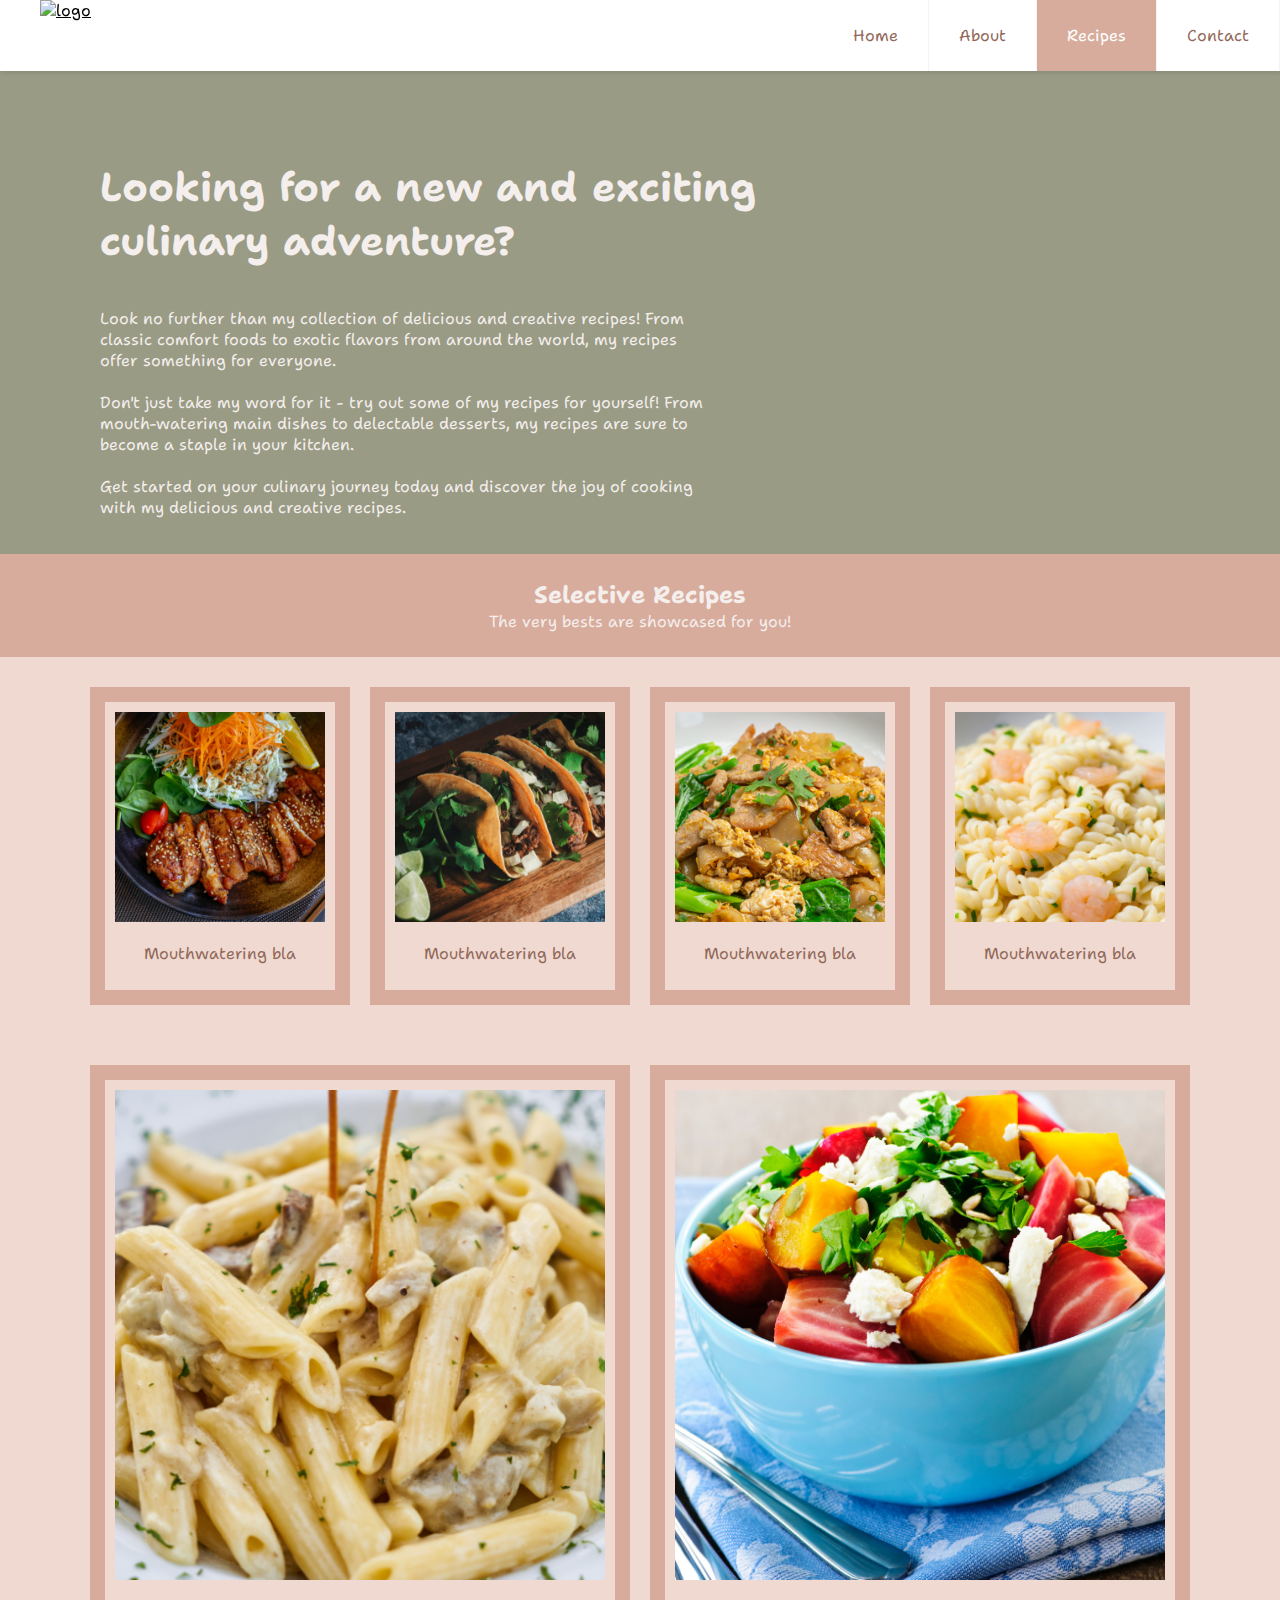
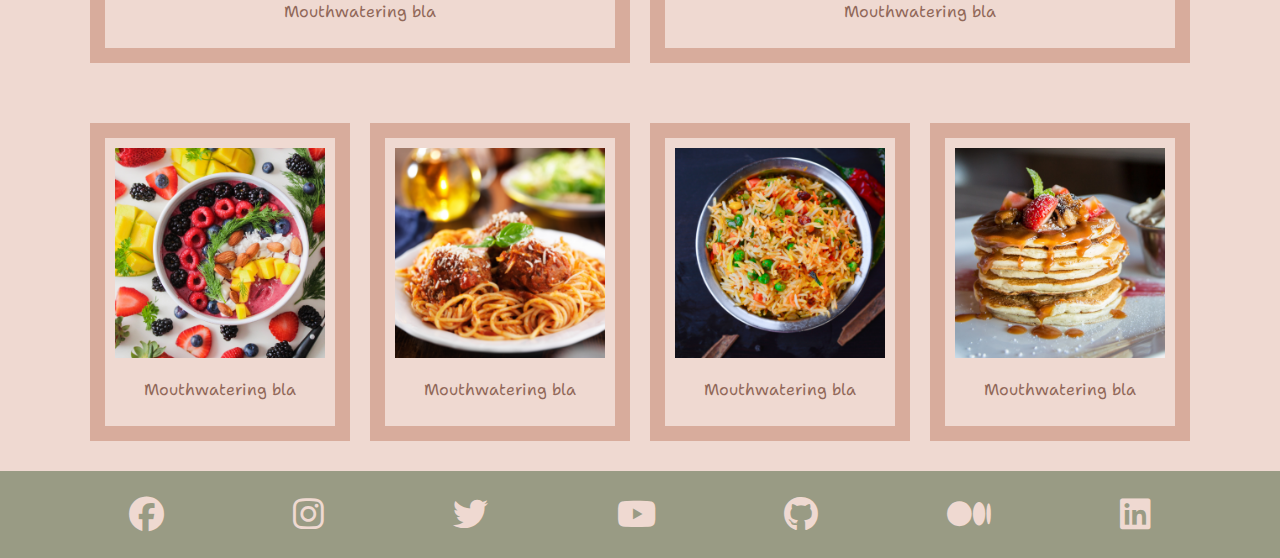
==== pages/recipes.html @ 54550ed0 "updated index page, adjusted  some paddings. Created recipes page" ====
<!DOCTYPE html>
<html lang="en">
<head>
  <title>Zarin's Wok</title>
  <meta name="viewport" content="width=device-width, initial-scale=1">
  <link href="../assets/css/style.css" rel="stylesheet">
  <link href="https://cdnjs.cloudflare.com/ajax/libs/font-awesome/6.3.0/css/all.min.css" rel="stylesheet">
  <link rel="preconnect" href="https://fonts.googleapis.com">
  <link rel="preconnect" href="https://fonts.gstatic.com" crossorigin>
  <link href="https://fonts.googleapis.com/css2?family=Shantell+Sans:wght@300&display=swap" rel="stylesheet">
</head>
<body>
    <header class="header">
      <nav>
        <a href="../index.html" class="logo-anchor"><img alt="logo" class="logo" src="../assets/images/logo.png"></a>
        <ul class="menu">
          <li><a href="../index.html">Home</a></li>
          <li><a href="about.html">About</a></li>
          <li><a class="selected" href="recipes.html">Recipes</a></li>
          <li><a href="contact.html">Contact</a></li>
        </ul>
      </nav>
    </header>
    <main>
      <article>
        <div class="top-segment">
          <div class="about-left column">
            <h3>Looking for a new and exciting culinary adventure?</h3>
            <p>
              Look no further than my collection of delicious and creative recipes! From classic comfort foods to exotic flavors from around the world, my recipes offer something for everyone.
              <br><br>
              Don't just take my word for it - try out some of my recipes for yourself! From mouth-watering main dishes to delectable desserts, my recipes are sure to become a staple in your kitchen.
              <br><br>
              Get started on your culinary journey today and discover the joy of cooking with my delicious and creative recipes.</p>
          </div>
        </div>
      </article>
      <section>
        <div class="middle-segment-top">
          <h2 class="text-center margin0">Selective Recipes</h2>
          <p class="text-center margin0">The very bests are showcased for you!</p>
        </div>
        <div class="middle-segment-bottom recipes-l1">
          <div class="pull-left column">
            <div>
              <a target="_blank" href="recipe1.html">
                <div class="card">
                  <div class="text-center">
                    <img alt="cardImage" src="../assets/images/recipe1.png">
                  </div>
                  <p class="text-center cardText">
                    Mouthwatering bla
                  </p>
                </div>
              </a>
            </div>
          </div>
          <div class="pull-left column">
            <div>
              <a target="_blank" href="recipe1.html">
                <div class="card">
                  <div class="text-center">
                    <img alt="cardImage" src="../assets/images/recipe2.png">
                  </div>
                  <p class="text-center cardText">
                    Mouthwatering bla
                  </p>
                </div>
              </a>
            </div>
          </div>
          <div class="pull-left column">
            <div>
              <a target="_blank" href="recipe1.html">
                <div class="card">
                  <div class="text-center">
                    <img alt="cardImage" src="../assets/images/recipe3.png">
                  </div>
                  <p class="text-center cardText">
                    Mouthwatering bla
                  </p>
                </div>
              </a>
            </div>
          </div>
          <div class="pull-left column">
            <div>
              <a target="_blank" href="recipe1.html">
                <div class="card">
                  <div class="text-center">
                    <img alt="cardImage" src="../assets/images/recipe4.png">
                  </div>
                  <p class="text-center cardText">
                    Mouthwatering bla
                  </p>
                </div>
              </a>
            </div>
          </div>
        </div>
        <div class="middle-segment-bottom recipes-l2">
          <div class="pull-left column">
            <div>
              <a target="_blank" href="recipe1.html">
                <div class="card">
                  <div class="text-center">
                    <img alt="cardImage" src="../assets/images/recipe5.png">
                  </div>
                  <p class="text-center cardText">
                    Mouthwatering bla
                  </p>
                </div>
              </a>
            </div>
          </div>
          <div class="pull-left column">
            <div>
              <a target="_blank" href="recipe1.html">
                <div class="card">
                  <div class="text-center">
                    <img alt="cardImage" src="../assets/images/recipe6.png">
                  </div>
                  <p class="text-center cardText">
                    Mouthwatering bla
                  </p>
                </div>
              </a>
            </div>
          </div>
        </div>
        <div class="middle-segment-bottom recipes-l1">
          <div class="pull-left column">
            <div>
              <a target="_blank" href="recipe1.html">
                <div class="card">
                  <div class="text-center">
                    <img alt="cardImage" src="../assets/images/recipe7.png">
                  </div>
                  <p class="text-center cardText">
                    Mouthwatering bla
                  </p>
                </div>
              </a>
            </div>
          </div>
          <div class="pull-left column">
            <div>
              <a target="_blank" href="recipe1.html">
                <div class="card">
                  <div class="text-center">
                    <img alt="cardImage" src="../assets/images/recipe8.png">
                  </div>
                  <p class="text-center cardText">
                    Mouthwatering bla
                  </p>
                </div>
              </a>
            </div>
          </div>
          <div class="pull-left column">
            <div>
              <a target="_blank" href="recipe1.html">
                <div class="card">
                  <div class="text-center">
                    <img alt="cardImage" src="../assets/images/recipe9.png">
                  </div>
                  <p class="text-center cardText">
                    Mouthwatering bla
                  </p>
                </div>
              </a>
            </div>
          </div>
          <div class="pull-left column">
            <div>
              <a target="_blank" href="recipe1.html">
                <div class="card">
                  <div class="text-center">
                    <img alt="cardImage" src="../assets/images/recipe10.png">
                  </div>
                  <p class="text-center cardText">
                    Mouthwatering bla
                  </p>
                </div>
              </a>
            </div>
          </div>
        </div>
      </section>
    </main>
    <footer>
      <div class="footerSegment text-center">
        <a target="_blank" href="https://www.facebook.com"><i class="fab fa-facebook"></i></a>
        <a target="_blank" href="https://www.instagram.com"><i class="fab fa-instagram"></i></a>
        <a target="_blank" href="https://www.twitter.com"><i class="fab fa-twitter"></i></a>
        <a target="_blank" href="https://youtube.com"><i class="fab fa-youtube"></i></a>
        <a target="_blank" href="https://github.com"><i class="fab fa-github"></i></a>
        <a target="_blank" href="https://medium.com"><i class="fab fa-medium"></i></a>
        <a target="_blank" href="https://linkedin.com"><i class="fab fa-linkedin"></i></a>
      </div>
    </footer>
    </body>
    </html>
---- assets/css/style.css ----
body {
    margin: 0;
    font-family: 'Shantell Sans', cursive, Helvetica, sans-serif;
    background-color: #f4f4f4;
    color: #F4EEED;
}
a {
    color: #000;
}
.header {
    background-color: #ffffff;
    position: fixed;
    width: 100%;
    box-shadow: 1px 2px 4px 0 rgba(0,0,0,.1);
    z-index: 1;
}

.header ul {
    margin: 0;
    padding: 0;
    list-style: none;
    overflow: hidden;
    background-color: #fff;
}
.header li {
    float: left;
}
.header li a {
    display: block;
    border-right: 1px solid #f4f4f4;
    text-decoration: none;
    color: #916859;
}
.header .logo {
    max-width: 65px; margin-left: 40px;
}

.header li a {
    padding: 25px 30px;
}
.header li a:hover{
    background-color: #f4f4f4;
}
.header li a.selected {
    background-color: #D8AC9C;
    color: #fff;
}
.header .menu {
    clear: none;
    float: right;
    max-height: none;
}
/* .header .menu {
    clear: both;
    max-height: 0;
    transition: max-height .2s ease-out;
} */
.top-segment {
    overflow:hidden;
    padding: 100px 100px 20px 100px;
    background-color: #999B84
}
.top-segment h3 {
    font-size: 40px;margin-top: 60px
}
.btn-container {
    margin-top: 50px;
}
.primary-btn-1 {
    color: #F4EEED;
    padding: 15px;
    text-decoration: none;
    background-color: #D8AC9C;
    margin-right: 10px;
    display: inline-block;
}

.primary-btn-2 {
    color: #916859;
    padding: 15px;
    text-decoration: none;
    background-color: #EFD9D1;
    display: inline-block;
}
.top-segment .column img {
    border-radius: 25px;
    max-height: 400px;
    max-width: 100%;
}
.top-segment .column {
    width: 50%;
    float: left;
}
.top-segment .column p {
    width: 80%;
}

.top-segment .column h4 {
    color: #F4EEED;
}
.middle-segment-top {
    background-color: #D8AC9C;padding: 25px 80px
}
.text-center {
    text-align: center;
}

.margin0 {
    margin: 0;
}

.top-segment .about-left.column {
    width: 70%;
    float: left;
}
.top-segment .about-right.column {
    width: 30%;
    float: left;
}


.middle-segment-bottom {
    overflow:hidden;
    padding: 20px 80px;
    background-color: #EFD9D1
}

.pull-left {
    float: left;
}
.middle-segment-bottom .column {
    width: 33%;
}
.middle-segment-bottom a {
    text-decoration: none;
}

.middle-segment-bottom a:hover p{
    -webkit-transform: scale(1.2);
    -ms-transform: scale(1.2);
    transform: scale(1.2);
}

.middle-segment-bottom.about .column {
    width: 50%;
}
.middle-segment-bottom.recipes-l1 .column {
    width: 25%;
}

.middle-segment-bottom.recipes-l2 .column {
    width: 50%;
}
.card {
    padding: 10px;
    margin: 10px;
    border: 15px solid #D8AC9C
}

.cardText {
    color: #916859
}

.card img {
    max-width: 100%;
}
.footerSegment {
    background-color: #999B84;
    padding: 20px 0px;
    width: 100%;
    display: flex;
    justify-content: space-evenly;
    font-size: 35px;
}

.footerSegment i {
    color: #EFD9D1;
}

.footerText {
    color: #D8AC9C;text-align: right
}
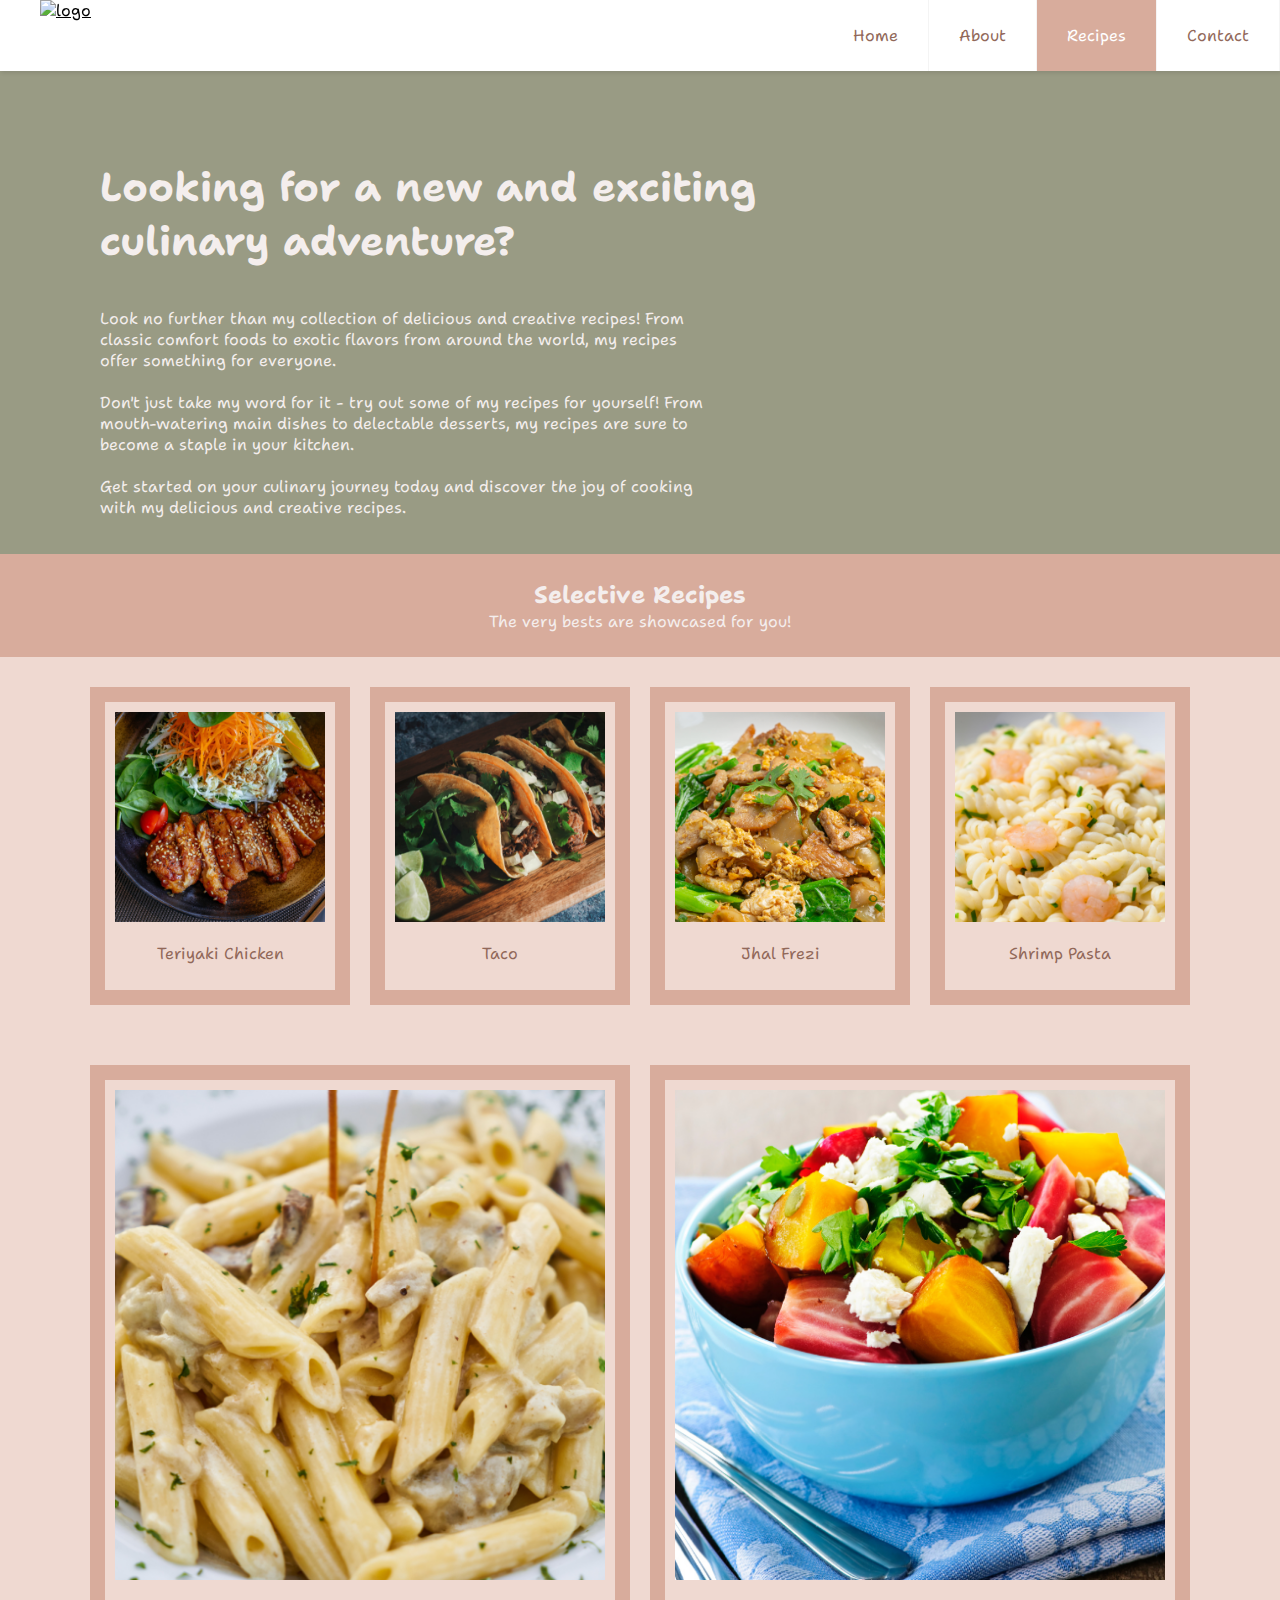
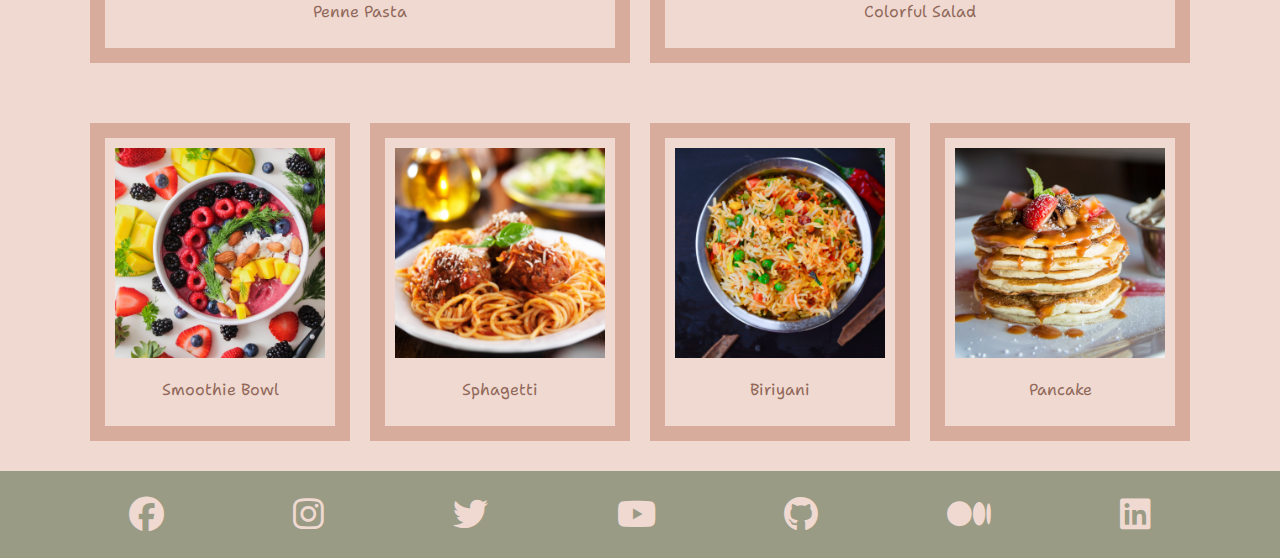
==== commit 4536db7b: "Recipe name updated" ====
--- a/pages/recipes.html
+++ b/pages/recipes.html
@@ -49,7 +49,7 @@
                     <img alt="cardImage" src="../assets/images/recipe1.png">
                   </div>
                   <p class="text-center cardText">
-                    Mouthwatering bla
+                    Teriyaki Chicken
                   </p>
                 </div>
               </a>
@@ -63,7 +63,7 @@
                     <img alt="cardImage" src="../assets/images/recipe2.png">
                   </div>
                   <p class="text-center cardText">
-                    Mouthwatering bla
+                    Taco
                   </p>
                 </div>
               </a>
@@ -77,7 +77,7 @@
                     <img alt="cardImage" src="../assets/images/recipe3.png">
                   </div>
                   <p class="text-center cardText">
-                    Mouthwatering bla
+                    Jhal Frezi
                   </p>
                 </div>
               </a>
@@ -91,8 +91,8 @@
                     <img alt="cardImage" src="../assets/images/recipe4.png">
                   </div>
                   <p class="text-center cardText">
-                    Mouthwatering bla
-                  </p>
+                   Shrimp Pasta
+                   </p>
                 </div>
               </a>
             </div>
@@ -107,7 +107,7 @@
                     <img alt="cardImage" src="../assets/images/recipe5.png">
                   </div>
                   <p class="text-center cardText">
-                    Mouthwatering bla
+                   Penne Pasta
                   </p>
                 </div>
               </a>
@@ -121,7 +121,7 @@
                     <img alt="cardImage" src="../assets/images/recipe6.png">
                   </div>
                   <p class="text-center cardText">
-                    Mouthwatering bla
+                    Colorful Salad
                   </p>
                 </div>
               </a>
@@ -137,7 +137,7 @@
                     <img alt="cardImage" src="../assets/images/recipe7.png">
                   </div>
                   <p class="text-center cardText">
-                    Mouthwatering bla
+                    Smoothie Bowl
                   </p>
                 </div>
               </a>
@@ -151,7 +151,7 @@
                     <img alt="cardImage" src="../assets/images/recipe8.png">
                   </div>
                   <p class="text-center cardText">
-                    Mouthwatering bla
+                    Sphagetti
                   </p>
                 </div>
               </a>
@@ -165,7 +165,7 @@
                     <img alt="cardImage" src="../assets/images/recipe9.png">
                   </div>
                   <p class="text-center cardText">
-                    Mouthwatering bla
+                    Biriyani
                   </p>
                 </div>
               </a>
@@ -179,7 +179,7 @@
                     <img alt="cardImage" src="../assets/images/recipe10.png">
                   </div>
                   <p class="text-center cardText">
-                    Mouthwatering bla
+                    Pancake
                   </p>
                 </div>
               </a>
--- a/assets/css/style.css
+++ b/assets/css/style.css
@@ -73,6 +73,7 @@
     background-color: #D8AC9C;
     margin-right: 10px;
     display: inline-block;
+    transition: background-color 0.3s ease-in-out;
 }
 
 .primary-btn-2 {
@@ -81,6 +82,14 @@
     text-decoration: none;
     background-color: #EFD9D1;
     display: inline-block;
+    transition: background-color 0.3s ease-in-out;
+}
+.primary-btn-1:hover {
+    background-color: #C48C7BFF;
+}
+
+.primary-btn-2:hover {
+    background-color: #ffe6e0;
 }
 .top-segment .column img {
     border-radius: 25px;
@@ -94,7 +103,9 @@
 .top-segment .column p {
     width: 80%;
 }
-
+.top-segment .logo-sm {
+    display: none;
+}
 .top-segment .column h4 {
     color: #F4EEED;
 }
@@ -179,4 +190,235 @@
 
 .footerText {
     color: #D8AC9C;text-align: right
+}
+/*Contact form*/
+form {
+    display: flex;
+    flex-direction: column;
+    max-width: 500px;
+    color: #916859;
+}
+
+label {
+    display: block;
+    margin-bottom: 10px;
+    font-weight: bold;
+}
+
+input[type=text], input[type=email], textarea {
+    width: 100%;
+    padding: 10px 0;
+    margin-bottom: 20px;
+    border: 1px solid #ddd;
+    border-radius: 5px;
+    resize: vertical;
+}
+
+textarea {
+    height: 150px;
+}
+
+input[type=submit] {
+    border: none;
+    cursor: pointer;
+}
+.preparation .column {
+    width: 25%;
+}
+
+.preparation .column img {
+    max-width: 48px;
+}
+.about-left ul {
+    list-style: none;
+}
+
+.about-left ul li::before {
+    content: "\2022";
+    color: #D8AC9C;
+    font-weight: bold;
+    display: inline-block;
+    width: 1em;
+    margin-left: -1em;
+    font-size: x-large;
+}
+
+.about-left ul li{
+    font-size: 16px;
+}
+@media screen and (max-width: 992px) {
+    .top-segment, .middle-segment-bottom, .middle-segment-top {
+        padding: 30px;
+    }
+
+    .top-segment .column img {
+        margin-top: 70px;
+    }
+
+    .top-segment h3 {
+        margin-top: 20px;
+    }
+
+    .banner-img {
+        display: none;
+    }
+
+    .middle-segment-bottom .column {
+        width: 50%;
+    }
+
+    .top-segment .column {
+        width: 100%;
+        text-align: center;
+    }
+
+    .header li {
+        float: left;
+        width: 25%;
+    }
+
+    .logo-anchor{
+        display: none;
+    }
+
+    .header .menu {
+        float: none;
+    }
+
+    .header .menu li {
+        text-align: center;
+    }
+
+    .top-segment .logo-sm {
+        width: 30%;
+        display: initial;
+    }
+
+    .top-segment .column p {
+        width: 100%;
+    }
+
+    .middle-segment-bottom.about .column {
+        width: 100%;
+    }
+
+    .middle-segment-bottom.recipes-l1 .column {
+        width: 50%;
+    }
+
+    .middle-segment-bottom.recipes-l2 .column {
+        width: 50%;
+    }
+
+    .top-segment .about-left.column {
+        width: 100%;
+        float: left;
+        margin-top: 45px;
+    }
+
+    .top-segment .about-right.column {
+        width: 100%;
+        float: left;
+    }
+}
+
+@media screen and (max-width: 600px) {
+    .banner-img {
+        display: none;
+    }
+
+    .btn-container {
+        display: none;
+    }
+
+    .top-segment, .middle-segment-bottom, .middle-segment-top {
+        padding: 20px;
+    }
+
+    .middle-segment-bottom .column {
+        width: 100%;
+    }
+
+    .header li a {
+        padding: 25px 10px;
+    }
+
+    .top-segment h3 {
+        font-size: 25px;
+    }
+    .top-segment .column {
+        width: 100%;
+        text-align: center;
+    }
+
+    .top-segment .column img {
+        margin-top: 70px;
+    }
+
+    .top-segment h3 {
+        margin-top: 20px;
+    }
+
+    .header li {
+        float: left;
+        width: 25%;
+    }
+
+    .logo-anchor{
+        display: none;
+    }
+
+    .header .menu {
+        float: none;
+    }
+
+    .header .menu li {
+        text-align: center;
+    }
+
+    .top-segment .logo-sm {
+        width: 30%;
+        display: initial;
+    }
+
+    .top-segment .column p {
+        width: 100%;
+    }
+
+    .middle-segment-bottom.about .column {
+        width: 100%;
+    }
+
+    .middle-segment-bottom.recipes-l1 .column {
+        width: 50%;
+    }
+
+    .middle-segment-bottom.recipes-l2 .column {
+        width: 50%;
+    }
+
+    .top-segment .about-left.column {
+        width: 100%;
+        float: left;
+    }
+
+    .top-segment .about-right.column {
+        width: 100%;
+        float: left;
+    }
+}
+
+@media screen and (min-width: 601px) {
+    .cardText {
+        overflow: hidden;
+        display: -webkit-box;
+        -webkit-line-clamp: 10;
+        -webkit-box-orient: vertical;
+    }
+}
+
+@media screen and (max-width: 600px) {
+    .cardText {
+     height: 40px;
+    }
 }